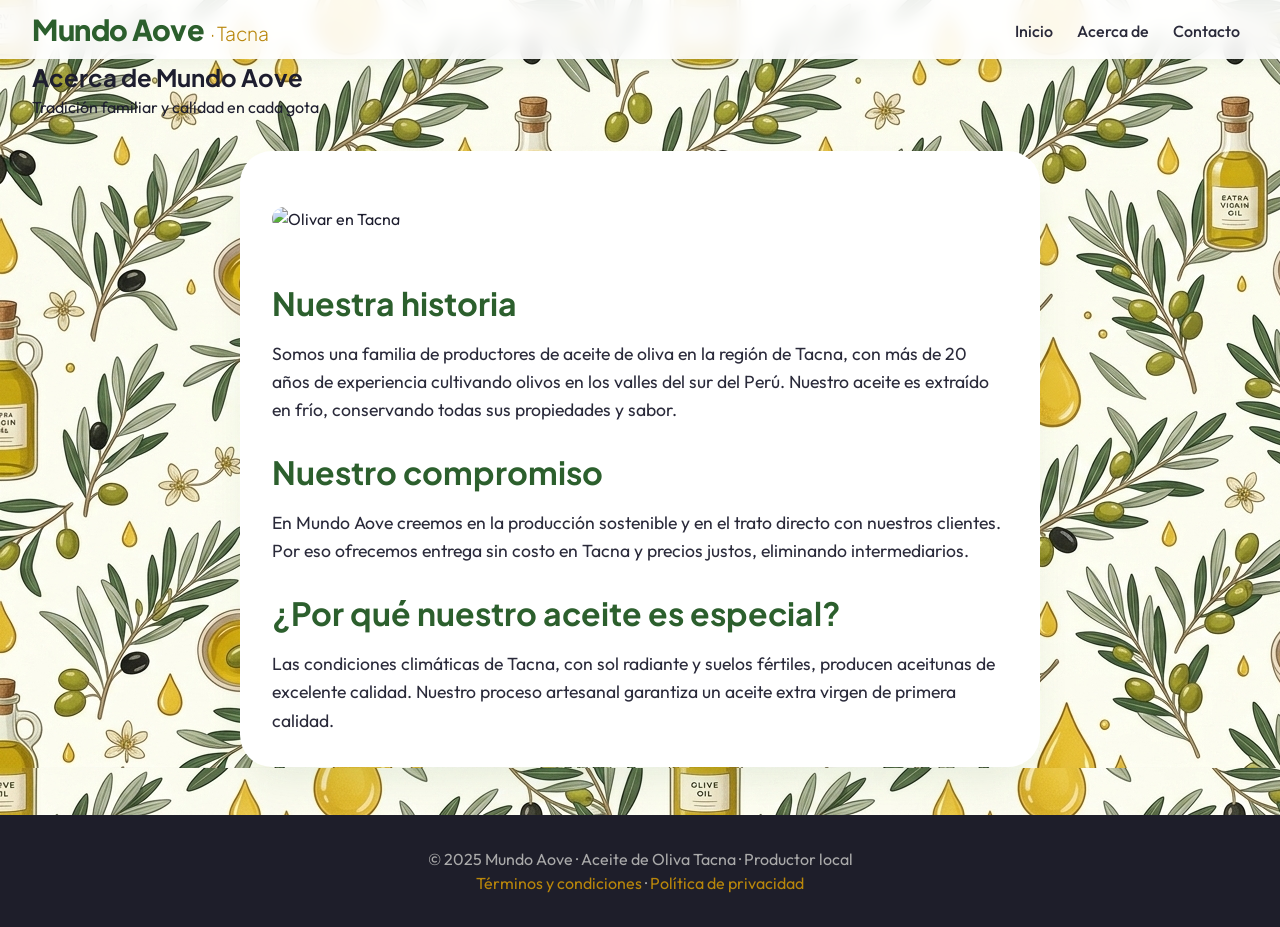
==== acerca.html @ f32a1167 "Initial commit : site responsive pour vente d'huile d'olive" ====
<!DOCTYPE html>
<html lang="es-PE">
<head>
    <meta charset="UTF-8">
    <meta name="viewport" content="width=device-width, initial-scale=1.0">
    <title>Acerca de · Mundo Aove Tacna</title>
    <!-- Google Fonts -->
    <link rel="preconnect" href="https://fonts.googleapis.com">
    <link rel="preconnect" href="https://fonts.gstatic.com" crossorigin>
    <link href="https://fonts.googleapis.com/css2?family=Outfit:wght@400;600;700&family=Plus+Jakarta+Sans:wght@300;500;700;800&display=swap" rel="stylesheet">
    <!-- Font Awesome -->
    <link rel="stylesheet" href="https://cdnjs.cloudflare.com/ajax/libs/font-awesome/6.0.0-beta3/css/all.min.css">
    <link rel="stylesheet" href="css/style.css">
</head>
<body>
    <header>
        <div class="container header-flex">
            <div class="logo">Mundo Aove<span> · Tacna</span></div>
            <nav>
                <a href="index.html">Inicio</a>
                <a href="acerca.html">Acerca de</a>
                <a href="contacto.html">Contacto</a>
            </nav>
        </div>
    </header>

    <main>
        <!-- PAGE HEADER (similaire à DIREPRO) -->
        <section class="page-header">
            <div class="container">
                <h1>Acerca de Mundo Aove</h1>
                <p>Tradición familiar y calidad en cada gota</p>
            </div>
        </section>

        <div class="container about-content">
            <img src="https://images.pexels.com/photos/41440/olives-olive-oil-olive-tree-food-41440.jpeg?auto=compress&cs=tinysrgb&w=1260&h=750&dpr=2" alt="Olivar en Tacna" class="about-image">

            <h2>Nuestra historia</h2>
            <p>Somos una familia de productores de aceite de oliva en la región de Tacna, con más de 20 años de experiencia cultivando olivos en los valles del sur del Perú. Nuestro aceite es extraído en frío, conservando todas sus propiedades y sabor.</p>

            <h2>Nuestro compromiso</h2>
            <p>En Mundo Aove creemos en la producción sostenible y en el trato directo con nuestros clientes. Por eso ofrecemos entrega sin costo en Tacna y precios justos, eliminando intermediarios.</p>

            <h2>¿Por qué nuestro aceite es especial?</h2>
            <p>Las condiciones climáticas de Tacna, con sol radiante y suelos fértiles, producen aceitunas de excelente calidad. Nuestro proceso artesanal garantiza un aceite extra virgen de primera calidad.</p>
        </div>
    </main>

    <footer>
        <div class="container">
            <p>© 2025 Mundo Aove · Aceite de Oliva Tacna · Productor local</p>
            <p><a href="#">Términos y condiciones</a> · <a href="#">Política de privacidad</a></p>
        </div>
    </footer>

    <script type="module" src="js/app.js"></script>
</body>
</html>
---- css/style.css ----
/* ---------- RESET & VARIABLES ---------- */
* {
    margin: 0;
    padding: 0;
    box-sizing: border-box;
}

body {
    font-family: 'Outfit', sans-serif;
    background-image: url('../images/fonts.png');
    background-repeat: repeat;
    background-attachment: fixed;
    color: #1e1e2f;
    line-height: 1.5;
    overflow-x: hidden;
}

h1, h2, h3, h4 {
    font-family: 'Plus Jakarta Sans', sans-serif;
    font-weight: 700;
}

.container {
    max-width: 1280px;
    margin: 0 auto;
    padding: 0 2rem;
}

/* Couleurs : vert et or */
:root {
    --vert: #2C5F2D;
    --vert-light: #4A7C59;
    --or: #B8860B;
    --or-light: #D4AF37;
    --blanc: #FFFFFF;
    --gris-pale: #F6F5F3;
    --gris-moyen: #E0DEE6;
}

/* ---------- ANIMATIONS ---------- */
@keyframes fadeUp {
    0% { opacity: 0; transform: translateY(30px); }
    100% { opacity: 1; transform: translateY(0); }
}

@keyframes fadeIn {
    0% { opacity: 0; }
    100% { opacity: 1; }
}

.reveal {
    opacity: 0;
    transform: translateY(20px);
    transition: opacity 0.8s, transform 0.8s;
}
.reveal.active {
    opacity: 1;
    transform: translateY(0);
}

/* ---------- HEADER ---------- */
header {
    background-color: rgba(255,255,255,0.9);
    backdrop-filter: blur(8px);
    box-shadow: 0 2px 20px rgba(44, 95, 45, 0.08);
    padding: 0.5rem 0;
    position: sticky;
    top: 0;
    z-index: 100;
}

.header-flex {
    display: flex;
    justify-content: space-between;
    align-items: center;
    flex-wrap: wrap;
    gap: 1rem;
}

.logo {
    font-family: 'Plus Jakarta Sans', sans-serif;
    font-weight: 800;
    font-size: 1.8rem;
    color: var(--vert);
    letter-spacing: -0.5px;
}
.logo span {
    color: var(--or);
    font-weight: 300;
    font-size: 1.2rem;
    margin-left: 0.2rem;
}

nav {
    display: flex;
    flex-wrap: wrap;
    gap: 0.5rem;
}
nav a {
    margin-left: 0;
    text-decoration: none;
    color: #2a2a3a;
    font-weight: 500;
    transition: color 0.2s, border-bottom 0.2s;
    padding: 0.5rem 0.5rem 0.2rem;
    border-bottom: 2px solid transparent;
}
nav a:hover {
    color: var(--vert);
    border-bottom-color: var(--or-light);
}

/* ---------- HERO ---------- */
.hero {
    background: linear-gradient(145deg, var(--vert) 0%, var(--or) 100%);
    color: white;
    padding: 3rem 0 2rem;
    text-align: center;
    margin-bottom: 2rem;
    /* clip-path supprimé pour éviter les problèmes d'affichage */
}

.hero h1 {
    font-size: 2.5rem;
    max-width: 900px;
    margin: 0 auto 1rem;
    text-shadow: 0 6px 16px rgba(0,0,0,0.3);
    animation: fadeIn 1.2s;
}

.hero p {
    font-size: 1.2rem;
    max-width: 700px;
    margin: 0 auto 1.5rem;
    opacity: 0.95;
    animation: fadeIn 1.5s;
}

.btn {
    display: inline-block;
    background-color: var(--blanc);
    color: var(--vert);
    padding: 0.8rem 2rem;
    border-radius: 60px;
    font-weight: 700;
    text-decoration: none;
    font-size: 1rem;
    box-shadow: 0 12px 28px rgba(44,95,45,0.3);
    transition: all 0.3s cubic-bezier(0.175, 0.885, 0.32, 1.275);
    border: 2px solid transparent;
}
.btn:hover {
    background-color: var(--vert);
    color: white;
    transform: scale(1.05);
    box-shadow: 0 20px 35px rgba(44,95,45,0.5);
}

/* ---------- SECTION VALEURS ---------- */
.valeurs {
    background-color: white;
    padding: 2rem 0;
    margin: 1rem 0 2rem;
    border-radius: 2rem;
    box-shadow: 0 10px 30px rgba(0,0,0,0.1);
}

.valeurs-grid {
    display: grid;
    grid-template-columns: 1fr;
    gap: 1rem;
}

.valeur-card {
    background: white;
    padding: 1.5rem 1rem;
    border-radius: 30px;
    text-align: center;
    box-shadow: 0 12px 24px -12px rgba(44,95,45,0.2);
    transition: transform 0.3s;
    border-bottom: 4px solid var(--or);
}

.valeur-card:hover {
    transform: translateY(-8px);
}

.valeur-icone {
    font-size: 3rem;
    margin-bottom: 0.5rem;
}

.valeur-card h3 {
    font-size: 1.3rem;
    color: var(--vert);
    margin-bottom: 0.5rem;
}

.valeur-card p {
    color: #4a4a5a;
    font-size: 0.95rem;
    line-height: 1.4;
}

/* ---------- PRODUITS ---------- */
.produits {
    padding: 3rem 0;
    background: linear-gradient(to bottom, var(--blanc) 0%, var(--gris-pale) 100%);
    background-color: rgba(255,255,255,0.9);
    backdrop-filter: blur(4px);
    border-radius: 2rem;
    margin: 2rem 0;
}

.section-title {
    font-size: 2.2rem;
    color: var(--vert);
    margin-bottom: 2rem;
    text-align: center;
    position: relative;
}
.section-title::after {
    content: '';
    display: block;
    width: 80px;
    height: 4px;
    background: var(--or);
    margin: 0.8rem auto 0;
    border-radius: 4px;
}

.product-grid {
    display: grid;
    grid-template-columns: 1fr;
    gap: 1.5rem;
    margin-bottom: 2rem;
}

.product-card {
    background: white;
    border-radius: 30px;
    overflow: hidden;
    box-shadow: 0 12px 30px rgba(0,0,0,0.05);
    transition: all 0.3s ease;
    border: 1px solid #ececec;
    display: flex;
    flex-direction: column;
}
.product-card:hover {
    transform: translateY(-5px);
    box-shadow: 0 20px 30px -10px var(--vert-light);
}

.product-image {
    height: 180px;
    background-size: cover;
    background-position: center;
    background-color: #ddd;
}

.product-content {
    padding: 1.2rem 1.2rem;
    flex: 1;
    display: flex;
    flex-direction: column;
}
.product-name {
    font-size: 1.4rem;
    color: var(--vert);
    margin-bottom: 0.3rem;
    display: flex;
    justify-content: space-between;
    align-items: center;
    flex-wrap: wrap;
    gap: 0.5rem;
}
.product-badge {
    background: var(--or);
    color: white;
    font-size: 0.7rem;
    font-weight: 700;
    padding: 0.2rem 0.6rem;
    border-radius: 50px;
    text-transform: uppercase;
    white-space: nowrap;
}
.product-desc {
    color: #4a4a5a;
    margin-bottom: 1rem;
    font-size: 0.9rem;
    flex: 1;
}
.product-footer {
    display: flex;
    justify-content: space-between;
    align-items: center;
    margin-top: auto;
    flex-wrap: wrap;
    gap: 0.5rem;
}
.product-price {
    font-size: 1.6rem;
    font-weight: 700;
    color: var(--vert);
}
.product-price small {
    font-size: 0.9rem;
    font-weight: 400;
    color: #666;
}
.quantity-control {
    display: flex;
    align-items: center;
    gap: 0.25rem;
    background: var(--gris-pale);
    padding: 0.2rem;
    border-radius: 50px;
}
.quantity-control button {
    width: 36px;
    height: 36px;
    border-radius: 50%;
    border: none;
    background: white;
    color: var(--vert);
    font-size: 1.2rem;
    font-weight: 700;
    cursor: pointer;
    transition: background 0.2s;
    box-shadow: 0 2px 8px rgba(0,0,0,0.05);
}
.quantity-control button:hover {
    background: var(--vert);
    color: white;
}
.quantity-control span {
    min-width: 32px;
    text-align: center;
    font-weight: 600;
    font-size: 1.1rem;
}

/* ---------- PANIER ---------- */
.cart-section {
    background-color: rgba(255,255,255,0.9);
    backdrop-filter: blur(4px);
    border-radius: 2rem;
    padding: 1.5rem;
    margin: 2rem 0;
    box-shadow: 0 20px 40px -10px rgba(44,95,45,0.15);
    border: 1px solid var(--gris-moyen);
}
.cart-header {
    display: flex;
    align-items: center;
    gap: 0.8rem;
    margin-bottom: 1.5rem;
}
.cart-header i {
    font-size: 2rem;
    color: var(--or);
}
.cart-header h2 {
    font-size: 1.8rem;
    color: var(--vert);
}
#lista-pedido {
    list-style: none;
    margin-bottom: 1.2rem;
}
#lista-pedido li {
    display: flex;
    flex-direction: column;
    gap: 0.5rem;
    padding: 0.8rem 0;
    border-bottom: 1px dashed var(--gris-moyen);
}
.cart-item-row {
    display: flex;
    justify-content: space-between;
    align-items: center;
}
.cart-item-name {
    font-weight: 600;
    color: #1e1e2f;
}
.cart-item-price {
    font-weight: 700;
    color: var(--vert);
}
.cart-item-actions {
    display: flex;
    justify-content: space-between;
    align-items: center;
}
.cart-mini-controls {
    display: flex;
    align-items: center;
    gap: 0.2rem;
    background: var(--gris-pale);
    padding: 0.2rem;
    border-radius: 50px;
}
.cart-mini-controls button {
    width: 28px;
    height: 28px;
    border-radius: 50%;
    border: none;
    background: white;
    color: var(--vert);
    font-weight: 700;
    cursor: pointer;
}
.cart-mini-controls button:hover {
    background: var(--vert);
    color: white;
}
.btn-eliminar {
    background: none;
    border: none;
    color: #999;
    font-size: 1.1rem;
    cursor: pointer;
}
.btn-eliminar:hover {
    color: #c00;
}
.cart-total {
    font-size: 1.8rem;
    font-weight: 700;
    color: var(--vert);
    text-align: right;
    margin: 1rem 0;
    padding-top: 0.8rem;
    border-top: 2px solid var(--or);
}

/* ---------- FORMULAIRE DE COMMANDE ---------- */
.form-grid {
    display: grid;
    grid-template-columns: 1fr;
    gap: 1rem;
    margin: 1rem 0;
}
.campo label {
    display: block;
    font-weight: 600;
    margin-bottom: 0.2rem;
    color: #2a2a3a;
}
.campo input,
.campo select,
.campo textarea {
    width: 100%;
    padding: 0.8rem 1rem;
    border: 1px solid var(--gris-moyen);
    border-radius: 50px;
    font-size: 0.95rem;
    transition: border 0.2s;
    background: white;
}
.campo select {
    appearance: none;
    background-image: url("data:image/svg+xml;charset=UTF-8,%3csvg xmlns='http://www.w3.org/2000/svg' viewBox='0 0 24 24' fill='none' stroke='currentColor' stroke-width='2' stroke-linecap='round' stroke-linejoin='round'%3e%3cpolyline points='6 9 12 15 18 9'%3e%3c/polyline%3e%3c/svg%3e");
    background-repeat: no-repeat;
    background-position: right 1rem center;
    background-size: 1em;
}
.campo textarea {
    border-radius: 30px;
    resize: vertical;
}
.campo input:focus,
.campo select:focus,
.campo textarea:focus {
    border-color: var(--vert);
    outline: none;
    box-shadow: 0 0 0 3px rgba(44,95,45,0.1);
}
.campo small {
    display: block;
    margin-top: 0.2rem;
    color: #666;
    font-size: 0.8rem;
}

.btn-whatsapp {
    background: #25D366;
    color: white;
    border: none;
    width: 100%;
    padding: 1rem;
    font-size: 1.2rem;
    font-weight: 600;
    border-radius: 50px;
    margin-top: 1rem;
    cursor: pointer;
    transition: background 0.2s;
    display: flex;
    align-items: center;
    justify-content: center;
    gap: 0.5rem;
}
.btn-whatsapp:hover {
    background: #128C7E;
}

.pedido-vacio {
    text-align: center;
    padding: 2rem;
    color: #888;
    border: 2px dashed var(--gris-moyen);
    border-radius: 2rem;
    background: var(--gris-pale);
}
.pedido-vacio i {
    font-size: 2.5rem;
    color: var(--gris-moyen);
    margin-bottom: 0.5rem;
}

/* ---------- PAGE "À PROPOS" ---------- */
.about-content {
    max-width: 800px;
    margin: 2rem auto;
    padding: 1.5rem;
    background: white;
    border-radius: 2rem;
    box-shadow: 0 20px 40px -10px rgba(44,95,45,0.1);
}
.about-content h2 {
    font-size: 1.8rem;
    color: var(--vert);
    margin: 1.5rem 0 0.8rem;
}
.about-content p {
    font-size: 1rem;
    line-height: 1.6;
    color: #2a2a3a;
}
.about-image {
    width: 100%;
    height: 200px;
    object-fit: cover;
    border-radius: 30px;
    margin: 1.5rem 0;
}

/* ---------- PAGE CONTACT ---------- */
.contact-grid {
    display: grid;
    grid-template-columns: 1fr;
    gap: 2rem;
    margin: 2rem 0;
}
.contact-info {
    background: var(--gris-pale);
    padding: 1.5rem;
    border-radius: 2rem;
}
.contact-info h3 {
    font-size: 1.5rem;
    color: var(--vert);
    margin-bottom: 1rem;
}
.contact-info p {
    margin: 0.8rem 0;
    font-size: 1rem;
    display: flex;
    align-items: center;
    gap: 0.8rem;
}
.contact-info i {
    color: var(--or);
    width: 24px;
    font-size: 1.2rem;
}
.contact-form {
    background: white;
    padding: 1.5rem;
    border-radius: 2rem;
    box-shadow: 0 20px 40px -10px rgba(44,95,45,0.1);
}
.contact-form .campo {
    margin-bottom: 1rem;
}

/* ---------- FOOTER ---------- */
footer {
    background: #1e1e2a;
    color: #aaa;
    padding: 2rem 0;
    text-align: center;
    margin-top: 3rem;
}
footer a {
    color: var(--or);
    text-decoration: none;
}
footer a:hover {
    text-decoration: underline;
}

/* ---------- MEDIA QUERIES ---------- */
/* Tablette (min-width: 601px) */
@media (min-width: 601px) {
    .hero h1 {
        font-size: 3rem;
    }
    .hero p {
        font-size: 1.3rem;
    }
    .btn {
        padding: 1rem 2.5rem;
        font-size: 1.1rem;
    }
    .valeurs-grid {
        grid-template-columns: repeat(2, 1fr);
    }
    .product-grid {
        grid-template-columns: repeat(2, 1fr);
    }
    .form-grid {
        grid-template-columns: repeat(2, 1fr);
    }
    .about-image {
        height: 250px;
    }
    .contact-grid {
        grid-template-columns: 1fr 1fr;
    }
}

/* Desktop (min-width: 1024px) */
@media (min-width: 1024px) {
    .hero {
        padding: 4rem 0;
    }
    .hero h1 {
        font-size: 3.8rem;
    }
    .hero p {
        font-size: 1.4rem;
    }
    .btn {
        padding: 1rem 2.8rem;
        font-size: 1.2rem;
    }
    .valeurs-grid {
        grid-template-columns: repeat(4, 1fr);
    }
    .product-grid {
        grid-template-columns: repeat(auto-fit, minmax(280px, 1fr));
    }
    .form-grid {
        grid-template-columns: repeat(auto-fit, minmax(200px, 1fr));
    }
    .about-content {
        padding: 2rem;
    }
    .about-content h2 {
        font-size: 2rem;
    }
    .about-content p {
        font-size: 1.1rem;
    }
    .about-image {
        height: 300px;
    }
}

/* Ajustements pour très petits écrans (max-width: 400px) */
@media (max-width: 400px) {
    .hero h1 {
        font-size: 2rem;
    }
    .product-name {
        flex-direction: column;
        align-items: flex-start;
    }
    .product-footer {
        flex-direction: column;
        align-items: stretch;
    }
    .quantity-control {
        justify-content: center;
    }
}
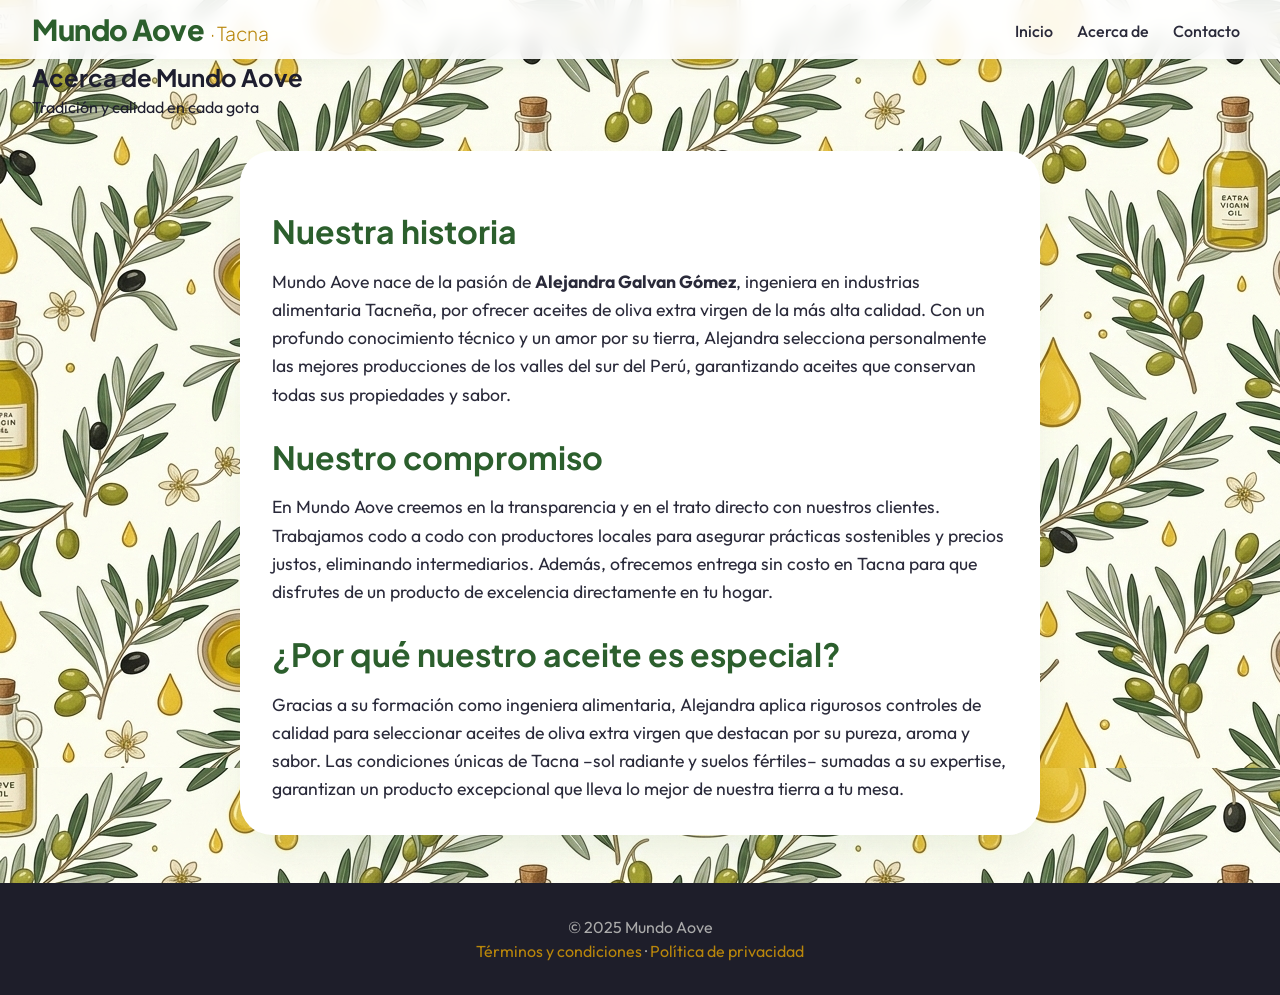
==== commit 25971309: "Modifications interface + Metrics Google" ====
--- a/acerca.html
+++ b/acerca.html
@@ -25,31 +25,29 @@
     </header>
 
     <main>
-        <!-- PAGE HEADER (similaire à DIREPRO) -->
+        <!-- PAGE HEADER -->
         <section class="page-header">
             <div class="container">
                 <h1>Acerca de Mundo Aove</h1>
-                <p>Tradición familiar y calidad en cada gota</p>
+                <p>Tradición y calidad en cada gota</p>
             </div>
         </section>
 
         <div class="container about-content">
-            <img src="https://images.pexels.com/photos/41440/olives-olive-oil-olive-tree-food-41440.jpeg?auto=compress&cs=tinysrgb&w=1260&h=750&dpr=2" alt="Olivar en Tacna" class="about-image">
-
             <h2>Nuestra historia</h2>
-            <p>Somos una familia de productores de aceite de oliva en la región de Tacna, con más de 20 años de experiencia cultivando olivos en los valles del sur del Perú. Nuestro aceite es extraído en frío, conservando todas sus propiedades y sabor.</p>
+            <p>Mundo Aove nace de la pasión de <strong>Alejandra Galvan Gómez</strong>, ingeniera en industrias alimentaria Tacneña, por ofrecer aceites de oliva extra virgen de la más alta calidad. Con un profundo conocimiento técnico y un amor por su tierra, Alejandra selecciona personalmente las mejores producciones de los valles del sur del Perú, garantizando aceites que conservan todas sus propiedades y sabor.</p>
 
             <h2>Nuestro compromiso</h2>
-            <p>En Mundo Aove creemos en la producción sostenible y en el trato directo con nuestros clientes. Por eso ofrecemos entrega sin costo en Tacna y precios justos, eliminando intermediarios.</p>
+            <p>En Mundo Aove creemos en la transparencia y en el trato directo con nuestros clientes. Trabajamos codo a codo con productores locales para asegurar prácticas sostenibles y precios justos, eliminando intermediarios. Además, ofrecemos entrega sin costo en Tacna para que disfrutes de un producto de excelencia directamente en tu hogar.</p>
 
             <h2>¿Por qué nuestro aceite es especial?</h2>
-            <p>Las condiciones climáticas de Tacna, con sol radiante y suelos fértiles, producen aceitunas de excelente calidad. Nuestro proceso artesanal garantiza un aceite extra virgen de primera calidad.</p>
+            <p>Gracias a su formación como ingeniera alimentaria, Alejandra aplica rigurosos controles de calidad para seleccionar aceites de oliva extra virgen que destacan por su pureza, aroma y sabor. Las condiciones únicas de Tacna –sol radiante y suelos fértiles– sumadas a su expertise, garantizan un producto excepcional que lleva lo mejor de nuestra tierra a tu mesa.</p>
         </div>
     </main>
 
     <footer>
         <div class="container">
-            <p>© 2025 Mundo Aove · Aceite de Oliva Tacna · Productor local</p>
+            <p>© 2025 Mundo Aove</p>
             <p><a href="#">Términos y condiciones</a> · <a href="#">Política de privacidad</a></p>
         </div>
     </footer>
--- a/css/style.css
+++ b/css/style.css
@@ -579,7 +579,7 @@
     background: white;
     padding: 1.5rem;
     border-radius: 2rem;
-    box-shadow: 0 20px 40px -10px rgba(44,95,45,0.1);
+    box-shadow: 0 20px 40px -10px rgba(50, 165, 52, 0.1);
 }
 .contact-form .campo {
     margin-bottom: 1rem;
